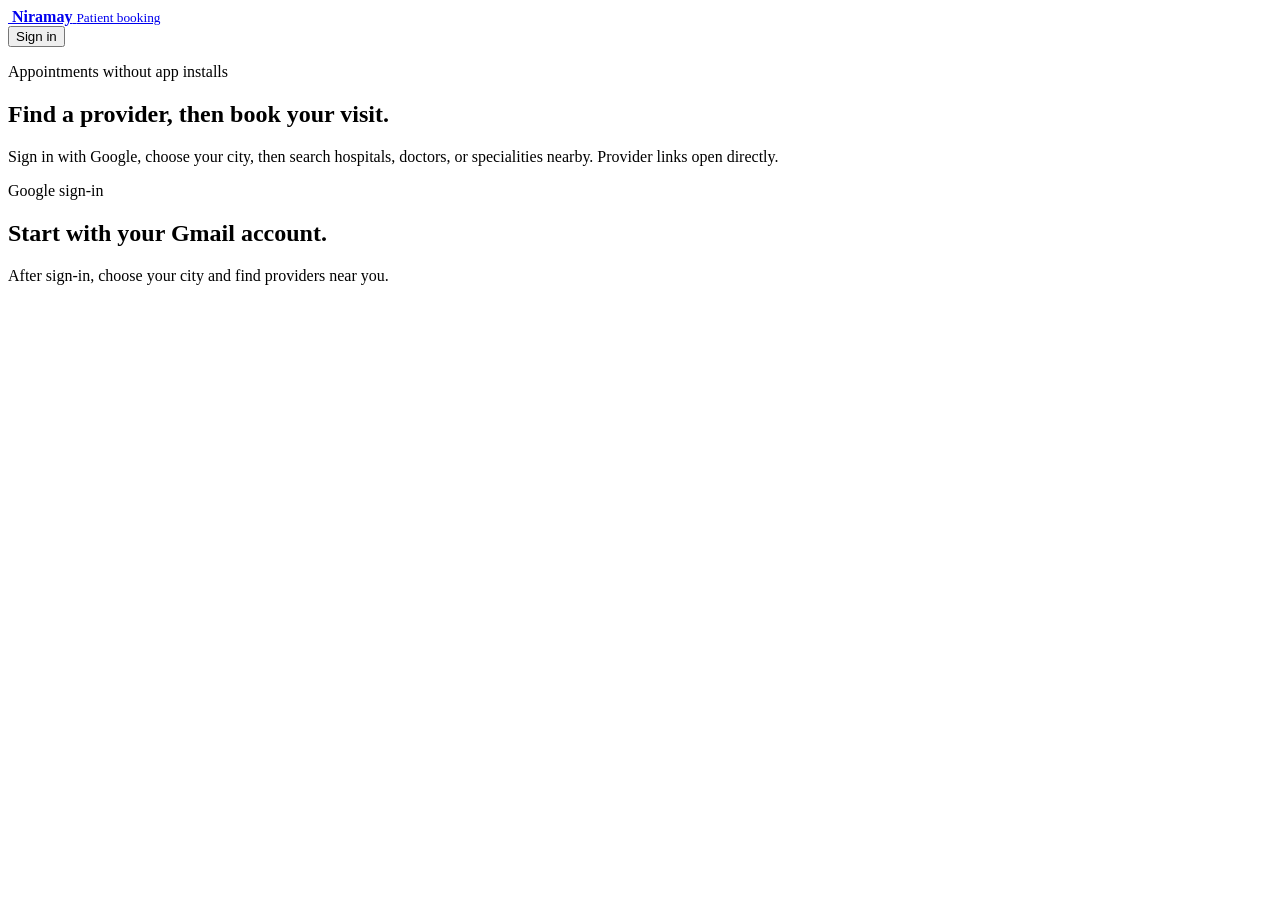
==== patient_web/index.html @ e487ff0c "Initial commit: add admin_web and patient_web applications Co-Authored-By: Claude Opus 4.6 <noreply@" ====
<!doctype html>
<html lang="en">
  <head>
    <meta charset="utf-8">
    <meta name="viewport" content="width=device-width, initial-scale=1">
    <meta name="theme-color" content="#0f766e">
    <meta
      http-equiv="Content-Security-Policy"
      content="default-src 'self'; script-src 'self' https://www.gstatic.com https://www.google.com https://accounts.google.com https://apis.google.com https://www.recaptcha.net https://pagead2.googlesyndication.com; style-src 'self' 'unsafe-inline'; img-src 'self' data: https:; connect-src 'self' https://*.googleapis.com https://*.firebaseio.com https://*.cloudfunctions.net https://identitytoolkit.googleapis.com https://securetoken.googleapis.com https://firestore.googleapis.com https://firebaseappcheck.googleapis.com https://pagead2.googlesyndication.com https://googleads.g.doubleclick.net; frame-src https://accounts.google.com https://*.firebaseapp.com https://*.google.com https://apis.google.com https://www.recaptcha.net https://googleads.g.doubleclick.net https://tpc.googlesyndication.com; object-src 'none'; base-uri 'self'; form-action 'self';"
    >
    <meta
      name="description"
      content="Book appointments with Niramay providers from the web."
    >
    <title>Niramay Patient Booking</title>
    <link rel="manifest" href="/manifest.webmanifest">
    <link rel="stylesheet" href="/styles.css?v=20260426-search-slots-1">
  </head>
  <body>
    <aside id="desktopLeftAd" class="ad-rail ad-rail-left" aria-label="Sponsored" hidden></aside>
    <aside id="desktopRightAd" class="ad-rail ad-rail-right" aria-label="Sponsored" hidden></aside>
    <div id="mobileBottomAd" class="mobile-ad-bar" aria-label="Sponsored" hidden></div>

    <section id="hospitalLinkChoice" class="link-choice" hidden>
      <div class="link-choice-card">
        <img src="/assets/patient_logo_transparent.png" alt="">
        <p class="eyebrow">Hospital link</p>
        <h1>Open hospital booking</h1>
        <p>Continue in browser or install Niramay Aarogya.</p>
        <div class="link-choice-actions">
          <button id="continueWebBtn" type="button">Continue web</button>
          <a id="installAppBtn" class="ghost button-link" href="https://play.google.com/store/apps/details?id=com.vana.health.patient.instant" target="_blank" rel="noopener">
            Install app
          </a>
        </div>
      </div>
    </section>

    <div id="app" class="app-shell">
      <header class="topbar">
        <a class="brand" href="/" aria-label="Niramay home">
          <span class="brand-mark">
            <img src="/assets/patient_logo_transparent.png" alt="">
          </span>
          <span>
            <strong>Niramay</strong>
            <small>Patient booking</small>
          </span>
        </a>
        <button id="topCityPill" class="city-pill" type="button" hidden>
          <span>City</span>
          <strong id="topCityLabel">Choose city</strong>
        </button>
        <div class="topbar-actions">
          <button id="myBookingsBtn" class="icon-text ghost" type="button" hidden>
            My bookings
          </button>
          <button id="signInBtn" class="icon-text" type="button">Sign in</button>
          <button id="signOutBtn" class="icon-text ghost" type="button" hidden>
            Sign out
          </button>
        </div>
      </header>

      <main>
        <section id="statusPanel" class="status-panel" role="status" hidden></section>

        <section id="welcomeView" class="hero">
          <div class="hero-copy">
            <p class="eyebrow">Appointments without app installs</p>
            <h1>Find a provider, then book your visit.</h1>
            <p>
              Sign in with Google, choose your city, then search hospitals,
              doctors, or specialities nearby. Provider links open directly.
            </p>
          </div>
          <section class="lookup-panel" aria-label="Provider discovery">
            <div id="signedOutSearchPrompt" class="search-auth-prompt">
              <p class="eyebrow">Google sign-in</p>
              <h2>Start with your Gmail account.</h2>
              <p>After sign-in, choose your city and find providers near you.</p>
            </div>
            <section id="cityPanel" class="city-panel" hidden>
              <div class="city-bar">
                <div>
                  <p class="eyebrow">Selected city</p>
                  <h2 id="cityLabel">Choose city</h2>
                </div>
                <button id="useLocationBtn" class="ghost" type="button">
                  Use current location
                </button>
              </div>
              <form id="cityForm" class="city-form">
                <label for="cityInput">Search city name</label>
                <input
                  id="cityInput"
                  name="city"
                  autocomplete="address-level2"
                  placeholder="Enter city"
                >
              </form>
              <div id="citySuggestions" class="suggestion-list"></div>
            </section>
            <form id="searchForm" class="search-form" hidden>
              <label for="searchInput">Search hospitals, doctors, or speciality</label>
              <div class="lookup-row">
                <input
                  id="searchInput"
                  name="search"
                  autocomplete="off"
                  value="all"
                  placeholder="Search in selected city"
                >
                <button id="searchBtn" type="submit">Search</button>
              </div>
            </form>
            <div id="searchResults" class="search-results"></div>
          </section>
        </section>

        <section id="providerView" class="provider-layout" hidden>
          <aside class="provider-sidebar">
            <div id="hospitalCard" class="summary-block skeleton"></div>
            <div id="profileCard" class="summary-block"></div>
          </aside>

          <section class="booking-workspace">
            <div class="workspace-head">
              <div>
                <p class="eyebrow">Choose doctor</p>
                <h2 id="workspaceTitle">Available doctors</h2>
              </div>
              <button id="refreshBtn" class="ghost" type="button">Refresh</button>
            </div>
            <div id="doctorList" class="doctor-grid"></div>
            <div id="slotPanel" class="slot-panel" hidden>
              <div class="slot-panel-head">
                <div>
                  <p id="selectedDoctorMeta" class="eyebrow"></p>
                  <h3 id="selectedDoctorName"></h3>
                </div>
                <input id="dateInput" type="date" aria-label="Appointment date">
              </div>
              <div id="slotList" class="slot-grid"></div>
            </div>
          </section>
        </section>

        <section id="bookingsView" class="bookings-view" hidden>
          <div class="workspace-head">
            <div>
              <p class="eyebrow">Receipts</p>
              <h2>My bookings</h2>
            </div>
            <button id="backToBookingBtn" class="ghost" type="button">Back</button>
          </div>
          <div id="bookingsList" class="booking-list"></div>
        </section>
      </main>
    </div>

    <dialog id="profileDialog">
      <form id="profileForm" method="dialog" class="dialog-card">
        <h2>Patient details</h2>
        <p>Edit the name and phone for this visit. Gmail stays in the background for sign-in and calendar booking.</p>
        <label>
          Name
          <input id="patientName" autocomplete="name" required maxlength="80">
        </label>
        <label>
          Phone
          <input id="patientPhone" autocomplete="tel" inputmode="tel" required maxlength="20">
        </label>
        <menu>
          <button id="cancelProfileBtn" value="cancel" class="ghost" type="button">
            Cancel
          </button>
          <button value="default" type="submit">Save</button>
        </menu>
      </form>
    </dialog>

    <dialog id="dateDialog">
      <form id="dateForm" method="dialog" class="dialog-card">
        <p class="eyebrow">Appointment date</p>
        <h2 id="dateDialogTitle">Choose date</h2>
        <label>
          Date
          <input id="promptDateInput" type="date" required>
        </label>
        <menu>
          <button id="cancelDateBtn" value="cancel" class="ghost" type="button">
            Cancel
          </button>
          <button id="confirmDateBtn" value="default" type="submit">View slots</button>
        </menu>
      </form>
    </dialog>

    <dialog id="bookingDialog">
      <form id="bookingConfirmForm" method="dialog" class="dialog-card booking-confirm-card">
        <p class="eyebrow">Confirm appointment</p>
        <h2 id="bookingConfirmTitle">Book appointment</h2>
        <dl class="confirm-details">
          <div>
            <dt>Doctor</dt>
            <dd id="bookingConfirmDoctor"></dd>
          </div>
          <div>
            <dt>Date</dt>
            <dd id="bookingConfirmDate"></dd>
          </div>
          <div>
            <dt>Time</dt>
            <dd id="bookingConfirmTime"></dd>
          </div>
        </dl>
        <div class="confirm-patient-fields">
          <label>
            Patient name
            <input id="bookingPatientName" autocomplete="name" required maxlength="80">
          </label>
          <label>
            Phone
            <input id="bookingPatientPhone" autocomplete="tel" inputmode="tel" required maxlength="20">
          </label>
        </div>
        <menu>
          <button id="cancelBookingConfirmBtn" value="cancel" class="ghost" type="button">
            Cancel
          </button>
          <button id="confirmBookingBtn" value="default" type="submit">Book slot</button>
        </menu>
      </form>
    </dialog>

    <script src="/config.js?v=20260426-app-check-1"></script>
    <script type="module" src="/app.js?v=20260505-deeplink-1"></script>
  </body>
</html>
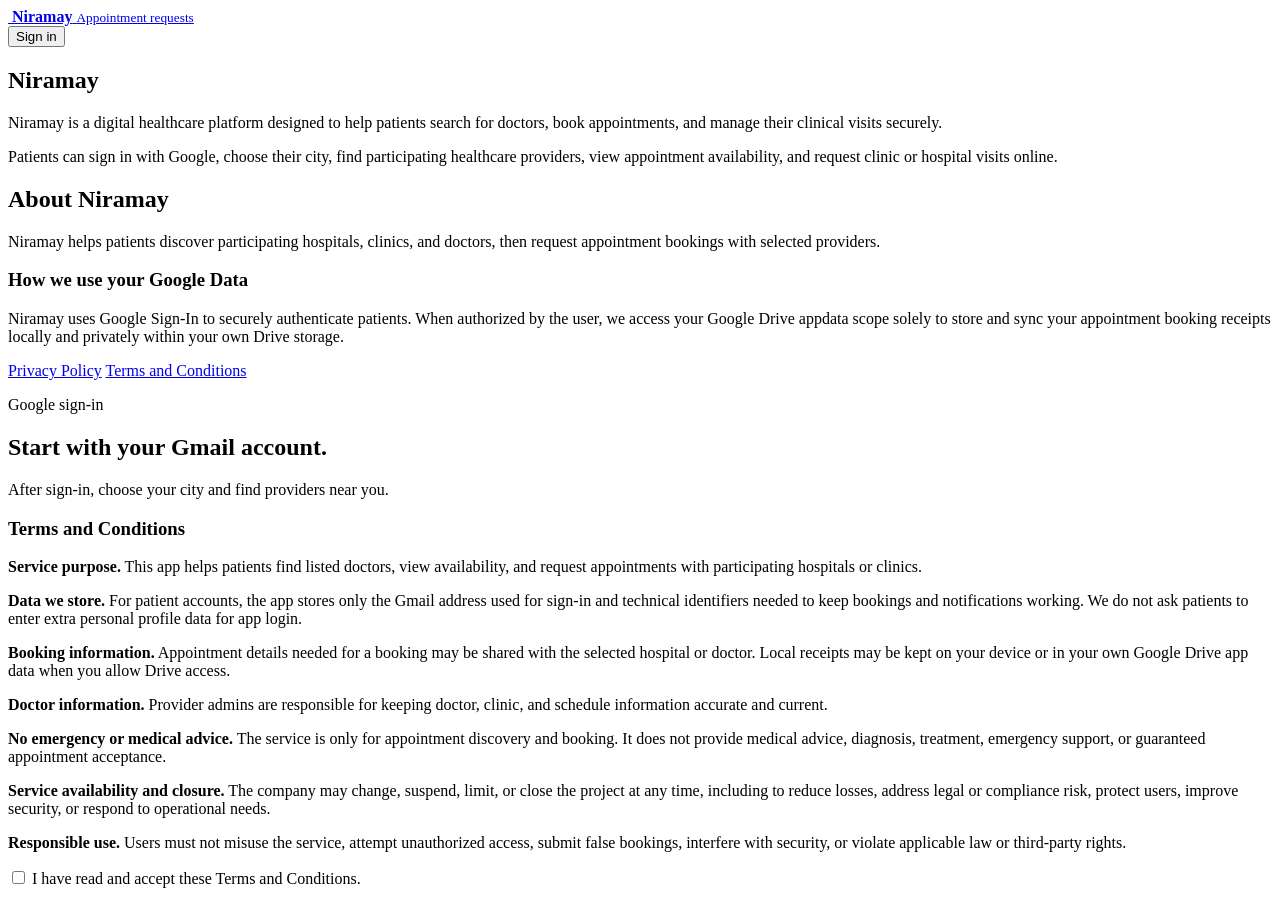
==== commit c236e853: "Snapshot current work before code review" ====
--- a/patient_web/index.html
+++ b/patient_web/index.html
@@ -6,15 +6,16 @@
     <meta name="theme-color" content="#0f766e">
     <meta
       http-equiv="Content-Security-Policy"
-      content="default-src 'self'; script-src 'self' https://www.gstatic.com https://www.google.com https://accounts.google.com https://apis.google.com https://www.recaptcha.net https://pagead2.googlesyndication.com; style-src 'self' 'unsafe-inline'; img-src 'self' data: https:; connect-src 'self' https://*.googleapis.com https://*.firebaseio.com https://*.cloudfunctions.net https://identitytoolkit.googleapis.com https://securetoken.googleapis.com https://firestore.googleapis.com https://firebaseappcheck.googleapis.com https://pagead2.googlesyndication.com https://googleads.g.doubleclick.net; frame-src https://accounts.google.com https://*.firebaseapp.com https://*.google.com https://apis.google.com https://www.recaptcha.net https://googleads.g.doubleclick.net https://tpc.googlesyndication.com; object-src 'none'; base-uri 'self'; form-action 'self';"
+      content="default-src 'self'; script-src 'self' https://www.gstatic.com https://www.google.com https://accounts.google.com https://apis.google.com https://www.recaptcha.net https://pagead2.googlesyndication.com; style-src 'self' 'unsafe-inline'; img-src 'self' data: https:; connect-src 'self' https://www.googleapis.com https://*.firebaseio.com https://*.cloudfunctions.net https://identitytoolkit.googleapis.com https://securetoken.googleapis.com https://firestore.googleapis.com https://firebaseappcheck.googleapis.com https://pagead2.googlesyndication.com https://googleads.g.doubleclick.net; frame-src 'self' https://accounts.google.com https://www.google.com https://apis.google.com https://www.recaptcha.net https://googleads.g.doubleclick.net https://tpc.googlesyndication.com; object-src 'none'; base-uri 'self'; form-action 'self'; frame-ancestors 'none';"
     >
     <meta
       name="description"
-      content="Book appointments with Niramay providers from the web."
+      content="Niramay is a digital healthcare platform designed to help patients search for doctors, book appointments, and manage their clinical visits securely."
     >
-    <title>Niramay Patient Booking</title>
+    <meta name="application-name" content="Niramay">
+    <title>Niramay</title>
     <link rel="manifest" href="/manifest.webmanifest">
-    <link rel="stylesheet" href="/styles.css?v=20260426-search-slots-1">
+    <link rel="stylesheet" href="/styles.css?v=20260606-hospital-images-1">
   </head>
   <body>
     <aside id="desktopLeftAd" class="ad-rail ad-rail-left" aria-label="Sponsored" hidden></aside>
@@ -23,13 +24,13 @@
 
     <section id="hospitalLinkChoice" class="link-choice" hidden>
       <div class="link-choice-card">
-        <img src="/assets/patient_logo_transparent.png" alt="">
+        <img class="link-choice-logo" src="/assets/patient_logo.png" alt="">
         <p class="eyebrow">Hospital link</p>
-        <h1>Open hospital booking</h1>
-        <p>Continue in browser or install Niramay Aarogya.</p>
+        <h2>Niramay</h2>
+        <p>Niramay helps patients open hospital booking links and request appointments online.</p>
         <div class="link-choice-actions">
           <button id="continueWebBtn" type="button">Continue web</button>
-          <a id="installAppBtn" class="ghost button-link" href="https://play.google.com/store/apps/details?id=com.vana.health.patient.instant" target="_blank" rel="noopener">
+          <a id="installAppBtn" class="ghost button-link" href="https://play.google.com/store/apps/details?id=com.vana.health.patient.in" target="_blank" rel="noopener">
             Install app
           </a>
         </div>
@@ -40,11 +41,11 @@
       <header class="topbar">
         <a class="brand" href="/" aria-label="Niramay home">
           <span class="brand-mark">
-            <img src="/assets/patient_logo_transparent.png" alt="">
+            <img src="/assets/patient_logo_icon.png" alt="">
           </span>
           <span>
             <strong>Niramay</strong>
-            <small>Patient booking</small>
+            <small>Appointment requests</small>
           </span>
         </a>
         <button id="topCityPill" class="city-pill" type="button" hidden>
@@ -67,18 +68,59 @@
 
         <section id="welcomeView" class="hero">
           <div class="hero-copy">
-            <p class="eyebrow">Appointments without app installs</p>
-            <h1>Find a provider, then book your visit.</h1>
+            <h1>Niramay</h1>
+            <p id="homepagePurpose">
+              Niramay is a digital healthcare platform designed to help
+              patients search for doctors, book appointments, and manage their
+              clinical visits securely.
+            </p>
             <p>
-              Sign in with Google, choose your city, then search hospitals,
-              doctors, or specialities nearby. Provider links open directly.
+              Patients can sign in with Google, choose their city, find
+              participating healthcare providers, view appointment availability,
+              and request clinic or hospital visits online.
             </p>
+            <section class="homepage-info" aria-labelledby="homepageInfoTitle">
+              <h2 id="homepageInfoTitle">About Niramay</h2>
+              <p id="homepageFunctionality">
+                Niramay helps patients discover participating hospitals,
+                clinics, and doctors, then request appointment bookings with
+                selected providers.
+              </p>
+              <h3>How we use your Google Data</h3>
+              <p id="homepageGoogleData">
+                Niramay uses Google Sign-In to securely
+                authenticate patients. When authorized by the user, we access
+                your Google Drive appdata scope solely to store and sync your
+                appointment booking receipts locally and privately within your
+                own Drive storage.
+              </p>
+              <div class="homepage-links">
+                <a href="/privacy.html">Privacy Policy</a>
+                <a href="/terms/">Terms and Conditions</a>
+              </div>
+            </section>
           </div>
           <section class="lookup-panel" aria-label="Provider discovery">
             <div id="signedOutSearchPrompt" class="search-auth-prompt">
               <p class="eyebrow">Google sign-in</p>
               <h2>Start with your Gmail account.</h2>
               <p>After sign-in, choose your city and find providers near you.</p>
+              <div class="terms-card">
+                <h3>Terms and Conditions</h3>
+                <div class="terms-scroll">
+                  <p><strong>Service purpose.</strong> This app helps patients find listed doctors, view availability, and request appointments with participating hospitals or clinics.</p>
+                  <p><strong>Data we store.</strong> For patient accounts, the app stores only the Gmail address used for sign-in and technical identifiers needed to keep bookings and notifications working. We do not ask patients to enter extra personal profile data for app login.</p>
+                  <p><strong>Booking information.</strong> Appointment details needed for a booking may be shared with the selected hospital or doctor. Local receipts may be kept on your device or in your own Google Drive app data when you allow Drive access.</p>
+                  <p><strong>Doctor information.</strong> Provider admins are responsible for keeping doctor, clinic, and schedule information accurate and current.</p>
+                  <p><strong>No emergency or medical advice.</strong> The service is only for appointment discovery and booking. It does not provide medical advice, diagnosis, treatment, emergency support, or guaranteed appointment acceptance.</p>
+                  <p><strong>Service availability and closure.</strong> The company may change, suspend, limit, or close the project at any time, including to reduce losses, address legal or compliance risk, protect users, improve security, or respond to operational needs.</p>
+                  <p><strong>Responsible use.</strong> Users must not misuse the service, attempt unauthorized access, submit false bookings, interfere with security, or violate applicable law or third-party rights.</p>
+                </div>
+                <label class="terms-check">
+                  <input id="termsAcceptCheck" type="checkbox">
+                  <span>I have read and accept these Terms and Conditions.</span>
+                </label>
+              </div>
             </div>
             <section id="cityPanel" class="city-panel" hidden>
               <div class="city-bar">
@@ -169,7 +211,7 @@
         </label>
         <label>
           Phone
-          <input id="patientPhone" autocomplete="tel" inputmode="tel" required maxlength="20">
+          <input id="patientPhone" autocomplete="tel" inputmode="tel" required maxlength="25" placeholder="+1 415 555 2671">
         </label>
         <menu>
           <button id="cancelProfileBtn" value="cancel" class="ghost" type="button">
@@ -222,7 +264,11 @@
           </label>
           <label>
             Phone
-            <input id="bookingPatientPhone" autocomplete="tel" inputmode="tel" required maxlength="20">
+            <input id="bookingPatientPhone" autocomplete="tel" inputmode="tel" required maxlength="25" placeholder="+1 415 555 2671">
+          </label>
+          <label id="bookingPatientStateField" hidden>
+            Patient state
+            <select id="bookingPatientState"></select>
           </label>
         </div>
         <menu>
@@ -235,6 +281,6 @@
     </dialog>
 
     <script src="/config.js?v=20260426-app-check-1"></script>
-    <script type="module" src="/app.js?v=20260505-deeplink-1"></script>
+    <script type="module" src="/app.js?v=20260606-webapp-authstate-1"></script>
   </body>
 </html>
